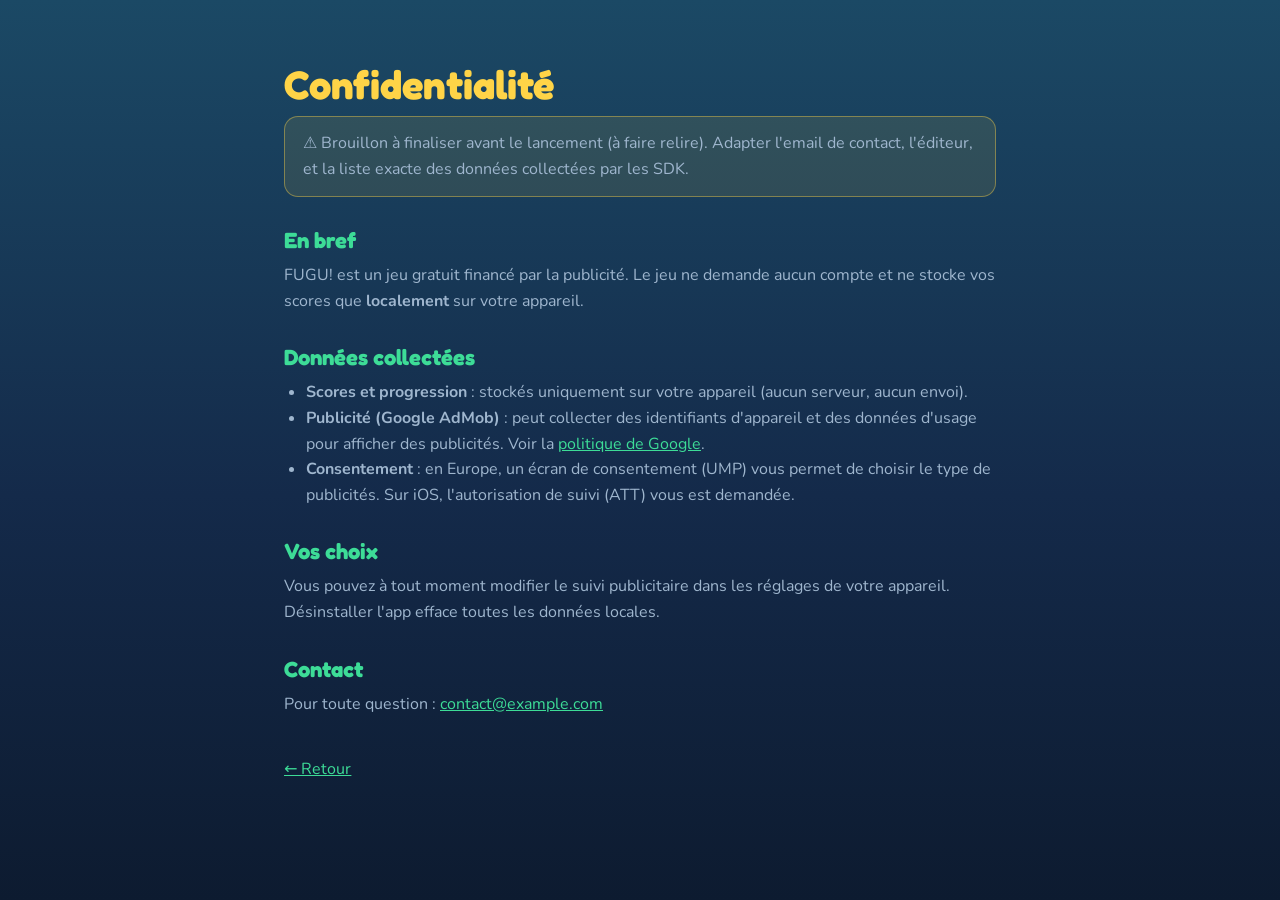
==== privacy.html @ e0dd137f "feat: landing FUGU! (hero, features, CTA, brouillon confidentialité) Co-Authored-By: Claude Fable 5 " ====
<!DOCTYPE html>
<html lang="fr">
<head>
  <meta charset="UTF-8" />
  <meta name="viewport" content="width=device-width, initial-scale=1.0" />
  <title>FUGU! — Politique de confidentialité</title>
  <link rel="icon" href="fugu.svg" type="image/svg+xml" />
  <link href="https://fonts.googleapis.com/css2?family=Fredoka:wght@600;700&family=Nunito:wght@600;700&display=swap" rel="stylesheet" />
  <link rel="stylesheet" href="style.css" />
  <style>
    .doc { max-width: 760px; margin: 0 auto; padding: 60px 24px; text-align: left; }
    .doc h1 { font-size: 40px; color: var(--gold); margin-bottom: 8px; }
    .doc h2 { font-size: 22px; color: var(--lagoon); margin: 30px 0 10px; font-family: 'Fredoka', sans-serif; }
    .doc p, .doc li { color: var(--muted); line-height: 1.6; font-size: 16px; }
    .doc ul { padding-left: 22px; margin-top: 8px; }
    .doc a { color: var(--lagoon); }
    .todo { background: rgba(255,212,71,.1); border:1px solid rgba(255,212,71,.4); border-radius:14px; padding:14px 18px; color:var(--gold); }
  </style>
</head>
<body>
  <div class="doc">
    <h1>Confidentialité</h1>
    <p class="todo">⚠️ Brouillon à finaliser avant le lancement (à faire relire). Adapter
      l'email de contact, l'éditeur, et la liste exacte des données collectées par les SDK.</p>

    <h2>En bref</h2>
    <p>FUGU! est un jeu gratuit financé par la publicité. Le jeu ne demande aucun compte
      et ne stocke vos scores que <strong>localement</strong> sur votre appareil.</p>

    <h2>Données collectées</h2>
    <ul>
      <li><strong>Scores et progression</strong> : stockés uniquement sur votre appareil
        (aucun serveur, aucun envoi).</li>
      <li><strong>Publicité (Google AdMob)</strong> : peut collecter des identifiants
        d'appareil et des données d'usage pour afficher des publicités. Voir la
        <a href="https://policies.google.com/privacy">politique de Google</a>.</li>
      <li><strong>Consentement</strong> : en Europe, un écran de consentement (UMP) vous
        permet de choisir le type de publicités. Sur iOS, l'autorisation de suivi (ATT)
        vous est demandée.</li>
    </ul>

    <h2>Vos choix</h2>
    <p>Vous pouvez à tout moment modifier le suivi publicitaire dans les réglages de votre
      appareil. Désinstaller l'app efface toutes les données locales.</p>

    <h2>Contact</h2>
    <p>Pour toute question : <a href="mailto:contact@example.com">contact@example.com</a></p>

    <p style="margin-top:40px;"><a href="index.html">← Retour</a></p>
  </div>
</body>
</html>
---- style.css ----
:root {
  --abyss1: #1b4965;
  --abyss2: #142a4a;
  --abyss-deep: #0d1b30;
  --coral: #ff8c42;
  --gold: #ffd447;
  --lagoon: #3ddc97;
  --ink: #e8eef6;
  --muted: #9fb6ce;
}

* { margin: 0; padding: 0; box-sizing: border-box; }

body {
  font-family: 'Nunito', system-ui, sans-serif;
  color: var(--ink);
  background: linear-gradient(180deg, var(--abyss1) 0%, var(--abyss2) 55%, var(--abyss-deep) 100%);
  background-attachment: fixed;
  min-height: 100vh;
  overflow-x: hidden;
  text-align: center;
}

h1, h2, h3, .tagline, .badge, .foot-logo {
  font-family: 'Fredoka', sans-serif;
}

/* Bulles d'ambiance qui montent */
.bubbles { position: fixed; inset: 0; pointer-events: none; z-index: 0; }
.bubbles span {
  position: absolute;
  bottom: -40px;
  width: 18px; height: 18px;
  border-radius: 50%;
  background: rgba(255, 255, 255, 0.06);
  border: 1.5px solid rgba(255, 255, 255, 0.18);
  animation: rise linear infinite;
}
.bubbles span:nth-child(1) { left: 12%; width: 14px; height: 14px; animation-duration: 14s; }
.bubbles span:nth-child(2) { left: 28%; width: 26px; height: 26px; animation-duration: 19s; animation-delay: 3s; }
.bubbles span:nth-child(3) { left: 48%; width: 10px; height: 10px; animation-duration: 11s; animation-delay: 1s; }
.bubbles span:nth-child(4) { left: 66%; width: 22px; height: 22px; animation-duration: 17s; animation-delay: 5s; }
.bubbles span:nth-child(5) { left: 80%; width: 16px; height: 16px; animation-duration: 13s; animation-delay: 2s; }
.bubbles span:nth-child(6) { left: 92%; width: 28px; height: 28px; animation-duration: 21s; animation-delay: 6s; }
@keyframes rise {
  to { transform: translateY(-110vh) translateX(20px); opacity: 0; }
}

main, .hero, footer { position: relative; z-index: 1; }

/* Hero */
.hero { padding: 64px 24px 40px; }
.hero-fish {
  width: clamp(160px, 38vw, 240px); height: auto;
  filter: drop-shadow(0 14px 30px rgba(0, 0, 0, 0.4));
  animation: float 4s ease-in-out infinite;
}
@keyframes float { 0%, 100% { transform: translateY(0); } 50% { transform: translateY(-12px); } }

.logo {
  font-size: clamp(64px, 16vw, 110px);
  font-weight: 700;
  color: var(--gold);
  letter-spacing: 2px;
  line-height: 0.9;
  margin-top: 8px;
  text-shadow: 0 6px 0 rgba(0, 0, 0, 0.18);
}
.tagline {
  font-size: clamp(15px, 3vw, 20px);
  letter-spacing: 6px;
  color: var(--ink);
  opacity: 0.85;
  margin-top: 4px;
}
.pitch {
  font-size: clamp(17px, 3.4vw, 22px);
  line-height: 1.5;
  color: var(--muted);
  margin: 26px auto 0;
  max-width: 30ch;
}

.badges {
  display: flex; gap: 14px; justify-content: center; flex-wrap: wrap;
  margin-top: 34px;
}
.badge {
  background: rgba(0, 0, 0, 0.3);
  border: 1.5px solid rgba(255, 212, 71, 0.5);
  color: var(--gold);
  padding: 13px 22px;
  border-radius: 30px;
  font-size: 15px; font-weight: 600;
  letter-spacing: 0.5px;
}

/* Features */
.features {
  display: grid;
  grid-template-columns: repeat(auto-fit, minmax(220px, 1fr));
  gap: 18px;
  max-width: 920px;
  margin: 40px auto;
  padding: 0 24px;
}
.card {
  background: rgba(255, 255, 255, 0.05);
  border: 1px solid rgba(255, 255, 255, 0.08);
  border-radius: 22px;
  padding: 28px 22px;
  text-align: left;
  transition: transform 0.2s, border-color 0.2s;
}
.card:hover { transform: translateY(-4px); border-color: rgba(61, 220, 151, 0.4); }
.card .ico { font-size: 34px; margin-bottom: 12px; }
.card h3 { font-size: 19px; color: var(--ink); margin-bottom: 8px; }
.card p { font-size: 15px; line-height: 1.55; color: var(--muted); }

/* CTA */
.cta { padding: 50px 24px 60px; }
.cta h2 {
  font-size: clamp(26px, 6vw, 40px);
  color: var(--lagoon);
}
.cta p { color: var(--muted); margin-top: 12px; font-size: 17px; }

/* Footer */
footer {
  border-top: 1px solid rgba(255, 255, 255, 0.08);
  padding: 36px 24px 48px;
}
.foot-logo { font-size: 26px; font-weight: 700; color: var(--gold); }
footer nav { margin: 14px 0; display: flex; gap: 24px; justify-content: center; }
footer nav a {
  color: var(--ink); opacity: 0.8; text-decoration: none; font-size: 15px;
}
footer nav a:hover { opacity: 1; color: var(--lagoon); }
.copyright { color: var(--muted); font-size: 13px; opacity: 0.7; }
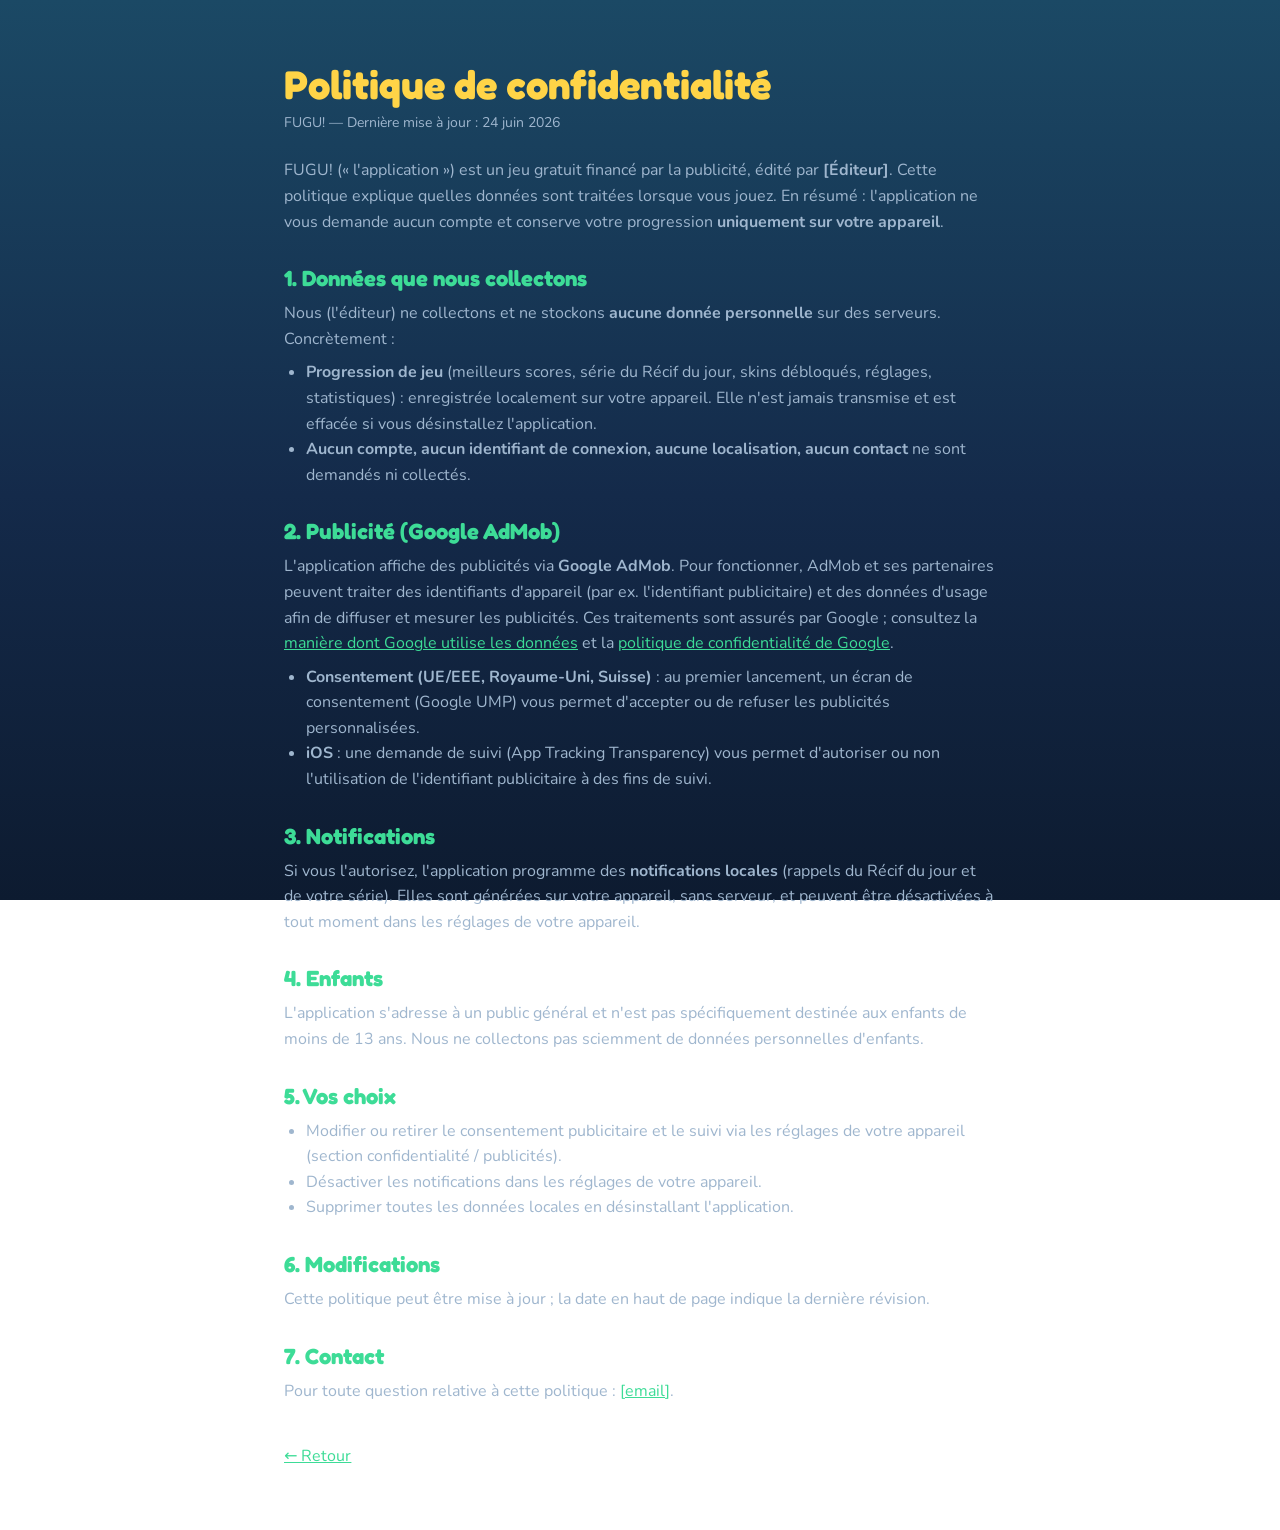
==== commit 4a48c86c: "docs: politique de confidentialité finalisée (AdMob, UMP, ATT, notifs, RGPD) Co-Authored-By: Claude " ====
--- a/privacy.html
+++ b/privacy.html
@@ -9,42 +9,81 @@
   <link rel="stylesheet" href="style.css" />
   <style>
     .doc { max-width: 760px; margin: 0 auto; padding: 60px 24px; text-align: left; }
-    .doc h1 { font-size: 40px; color: var(--gold); margin-bottom: 8px; }
+    .doc h1 { font-size: 40px; color: var(--gold); margin-bottom: 4px; }
+    .doc .updated { color: var(--muted); font-size: 14px; margin-bottom: 24px; }
     .doc h2 { font-size: 22px; color: var(--lagoon); margin: 30px 0 10px; font-family: 'Fredoka', sans-serif; }
     .doc p, .doc li { color: var(--muted); line-height: 1.6; font-size: 16px; }
     .doc ul { padding-left: 22px; margin-top: 8px; }
     .doc a { color: var(--lagoon); }
-    .todo { background: rgba(255,212,71,.1); border:1px solid rgba(255,212,71,.4); border-radius:14px; padding:14px 18px; color:var(--gold); }
   </style>
 </head>
 <body>
   <div class="doc">
-    <h1>Confidentialité</h1>
-    <p class="todo">⚠️ Brouillon à finaliser avant le lancement (à faire relire). Adapter
-      l'email de contact, l'éditeur, et la liste exacte des données collectées par les SDK.</p>
+    <h1>Politique de confidentialité</h1>
+    <p class="updated">FUGU! — Dernière mise à jour : 24 juin 2026</p>
 
-    <h2>En bref</h2>
-    <p>FUGU! est un jeu gratuit financé par la publicité. Le jeu ne demande aucun compte
-      et ne stocke vos scores que <strong>localement</strong> sur votre appareil.</p>
+    <p>FUGU! (« l'application ») est un jeu gratuit financé par la publicité,
+      édité par <strong>[Éditeur]</strong>. Cette politique explique quelles
+      données sont traitées lorsque vous jouez. En résumé : l'application ne
+      vous demande aucun compte et conserve votre progression
+      <strong>uniquement sur votre appareil</strong>.</p>
 
-    <h2>Données collectées</h2>
+    <h2>1. Données que nous collectons</h2>
+    <p>Nous (l'éditeur) ne collectons et ne stockons <strong>aucune donnée
+      personnelle</strong> sur des serveurs. Concrètement :</p>
     <ul>
-      <li><strong>Scores et progression</strong> : stockés uniquement sur votre appareil
-        (aucun serveur, aucun envoi).</li>
-      <li><strong>Publicité (Google AdMob)</strong> : peut collecter des identifiants
-        d'appareil et des données d'usage pour afficher des publicités. Voir la
-        <a href="https://policies.google.com/privacy">politique de Google</a>.</li>
-      <li><strong>Consentement</strong> : en Europe, un écran de consentement (UMP) vous
-        permet de choisir le type de publicités. Sur iOS, l'autorisation de suivi (ATT)
-        vous est demandée.</li>
+      <li><strong>Progression de jeu</strong> (meilleurs scores, série du Récif
+        du jour, skins débloqués, réglages, statistiques) : enregistrée
+        localement sur votre appareil. Elle n'est jamais transmise et est
+        effacée si vous désinstallez l'application.</li>
+      <li><strong>Aucun compte, aucun identifiant de connexion, aucune
+        localisation, aucun contact</strong> ne sont demandés ni collectés.</li>
     </ul>
 
-    <h2>Vos choix</h2>
-    <p>Vous pouvez à tout moment modifier le suivi publicitaire dans les réglages de votre
-      appareil. Désinstaller l'app efface toutes les données locales.</p>
+    <h2>2. Publicité (Google AdMob)</h2>
+    <p>L'application affiche des publicités via <strong>Google AdMob</strong>.
+      Pour fonctionner, AdMob et ses partenaires peuvent traiter des
+      identifiants d'appareil (par ex. l'identifiant publicitaire) et des
+      données d'usage afin de diffuser et mesurer les publicités. Ces
+      traitements sont assurés par Google ; consultez la
+      <a href="https://policies.google.com/technologies/partner-sites">manière dont Google utilise les données</a>
+      et la <a href="https://policies.google.com/privacy">politique de
+      confidentialité de Google</a>.</p>
+    <ul>
+      <li><strong>Consentement (UE/EEE, Royaume-Uni, Suisse)</strong> : au
+        premier lancement, un écran de consentement (Google UMP) vous permet
+        d'accepter ou de refuser les publicités personnalisées.</li>
+      <li><strong>iOS</strong> : une demande de suivi (App Tracking
+        Transparency) vous permet d'autoriser ou non l'utilisation de
+        l'identifiant publicitaire à des fins de suivi.</li>
+    </ul>
 
-    <h2>Contact</h2>
-    <p>Pour toute question : <a href="mailto:contact@example.com">contact@example.com</a></p>
+    <h2>3. Notifications</h2>
+    <p>Si vous l'autorisez, l'application programme des <strong>notifications
+      locales</strong> (rappels du Récif du jour et de votre série). Elles sont
+      générées sur votre appareil, sans serveur, et peuvent être désactivées à
+      tout moment dans les réglages de votre appareil.</p>
+
+    <h2>4. Enfants</h2>
+    <p>L'application s'adresse à un public général et n'est pas spécifiquement
+      destinée aux enfants de moins de 13 ans. Nous ne collectons pas sciemment
+      de données personnelles d'enfants.</p>
+
+    <h2>5. Vos choix</h2>
+    <ul>
+      <li>Modifier ou retirer le consentement publicitaire et le suivi via les
+        réglages de votre appareil (section confidentialité / publicités).</li>
+      <li>Désactiver les notifications dans les réglages de votre appareil.</li>
+      <li>Supprimer toutes les données locales en désinstallant l'application.</li>
+    </ul>
+
+    <h2>6. Modifications</h2>
+    <p>Cette politique peut être mise à jour ; la date en haut de page indique
+      la dernière révision.</p>
+
+    <h2>7. Contact</h2>
+    <p>Pour toute question relative à cette politique :
+      <a href="mailto:[email]">[email]</a>.</p>
 
     <p style="margin-top:40px;"><a href="index.html">← Retour</a></p>
   </div>
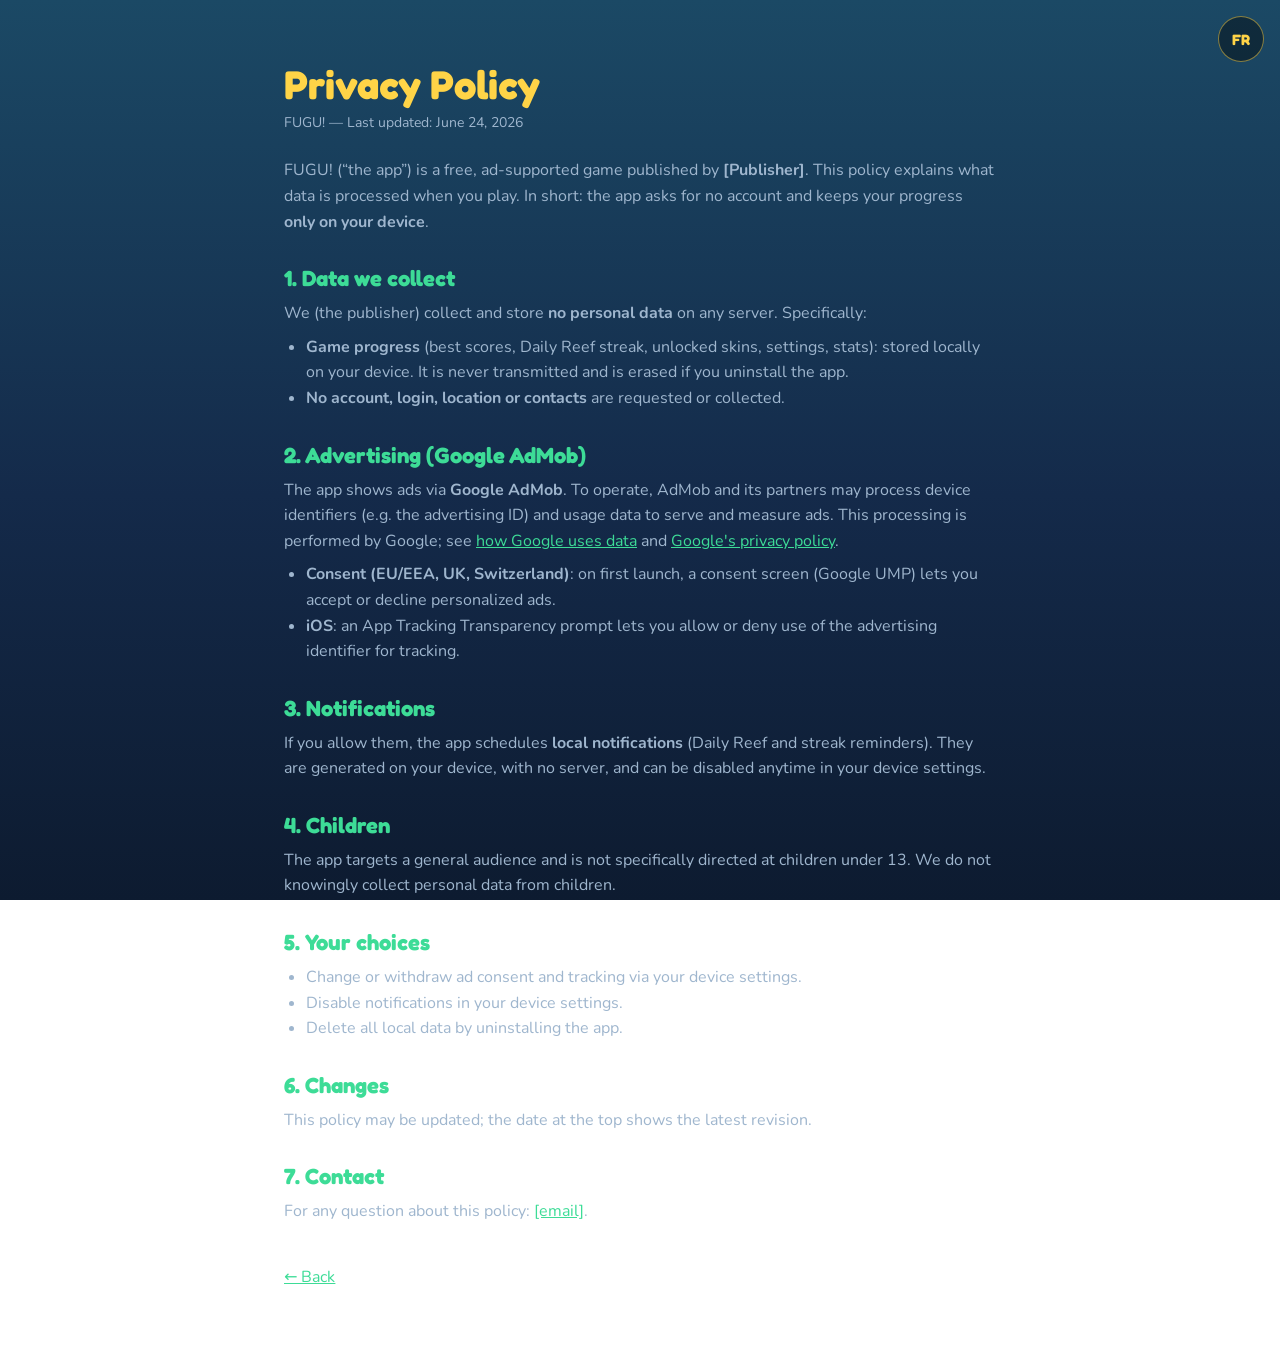
==== commit 06e502bc: "feat: landing + confidentialité bilingues (EN par défaut / FR), bouton de bascule Auto-détection de " ====
--- a/privacy.html
+++ b/privacy.html
@@ -1,9 +1,9 @@
 <!DOCTYPE html>
-<html lang="fr">
+<html lang="en">
 <head>
   <meta charset="UTF-8" />
   <meta name="viewport" content="width=device-width, initial-scale=1.0" />
-  <title>FUGU! — Politique de confidentialité</title>
+  <title>FUGU! — Privacy Policy</title>
   <link rel="icon" href="fugu.svg" type="image/svg+xml" />
   <link href="https://fonts.googleapis.com/css2?family=Fredoka:wght@600;700&family=Nunito:wght@600;700&display=swap" rel="stylesheet" />
   <link rel="stylesheet" href="style.css" />
@@ -15,13 +15,75 @@
     .doc p, .doc li { color: var(--muted); line-height: 1.6; font-size: 16px; }
     .doc ul { padding-left: 22px; margin-top: 8px; }
     .doc a { color: var(--lagoon); }
+    .lang-block { display: none; }
+    .lang-block.active { display: block; }
   </style>
 </head>
 <body>
-  <div class="doc">
+  <button id="lang-toggle" class="lang-toggle" aria-label="Language">FR</button>
+
+  <!-- English -->
+  <div class="doc lang-block" data-lang="en">
+    <h1>Privacy Policy</h1>
+    <p class="updated">FUGU! — Last updated: June 24, 2026</p>
+    <p>FUGU! (“the app”) is a free, ad-supported game published by
+      <strong>[Publisher]</strong>. This policy explains what data is processed
+      when you play. In short: the app asks for no account and keeps your
+      progress <strong>only on your device</strong>.</p>
+
+    <h2>1. Data we collect</h2>
+    <p>We (the publisher) collect and store <strong>no personal data</strong> on
+      any server. Specifically:</p>
+    <ul>
+      <li><strong>Game progress</strong> (best scores, Daily Reef streak,
+        unlocked skins, settings, stats): stored locally on your device. It is
+        never transmitted and is erased if you uninstall the app.</li>
+      <li><strong>No account, login, location or contacts</strong> are
+        requested or collected.</li>
+    </ul>
+
+    <h2>2. Advertising (Google AdMob)</h2>
+    <p>The app shows ads via <strong>Google AdMob</strong>. To operate, AdMob and
+      its partners may process device identifiers (e.g. the advertising ID) and
+      usage data to serve and measure ads. This processing is performed by
+      Google; see
+      <a href="https://policies.google.com/technologies/partner-sites">how Google uses data</a>
+      and <a href="https://policies.google.com/privacy">Google's privacy policy</a>.</p>
+    <ul>
+      <li><strong>Consent (EU/EEA, UK, Switzerland)</strong>: on first launch, a
+        consent screen (Google UMP) lets you accept or decline personalized ads.</li>
+      <li><strong>iOS</strong>: an App Tracking Transparency prompt lets you
+        allow or deny use of the advertising identifier for tracking.</li>
+    </ul>
+
+    <h2>3. Notifications</h2>
+    <p>If you allow them, the app schedules <strong>local notifications</strong>
+      (Daily Reef and streak reminders). They are generated on your device,
+      with no server, and can be disabled anytime in your device settings.</p>
+
+    <h2>4. Children</h2>
+    <p>The app targets a general audience and is not specifically directed at
+      children under 13. We do not knowingly collect personal data from children.</p>
+
+    <h2>5. Your choices</h2>
+    <ul>
+      <li>Change or withdraw ad consent and tracking via your device settings.</li>
+      <li>Disable notifications in your device settings.</li>
+      <li>Delete all local data by uninstalling the app.</li>
+    </ul>
+
+    <h2>6. Changes</h2>
+    <p>This policy may be updated; the date at the top shows the latest revision.</p>
+
+    <h2>7. Contact</h2>
+    <p>For any question about this policy: <a href="mailto:[email]">[email]</a>.</p>
+    <p style="margin-top:40px;"><a href="index.html">← Back</a></p>
+  </div>
+
+  <!-- Français -->
+  <div class="doc lang-block" data-lang="fr">
     <h1>Politique de confidentialité</h1>
     <p class="updated">FUGU! — Dernière mise à jour : 24 juin 2026</p>
-
     <p>FUGU! (« l'application ») est un jeu gratuit financé par la publicité,
       édité par <strong>[Éditeur]</strong>. Cette politique explique quelles
       données sont traitées lorsque vous jouez. En résumé : l'application ne
@@ -36,8 +98,8 @@
         du jour, skins débloqués, réglages, statistiques) : enregistrée
         localement sur votre appareil. Elle n'est jamais transmise et est
         effacée si vous désinstallez l'application.</li>
-      <li><strong>Aucun compte, aucun identifiant de connexion, aucune
-        localisation, aucun contact</strong> ne sont demandés ni collectés.</li>
+      <li><strong>Aucun compte, identifiant de connexion, localisation ou
+        contact</strong> n'est demandé ni collecté.</li>
     </ul>
 
     <h2>2. Publicité (Google AdMob)</h2>
@@ -72,7 +134,7 @@
     <h2>5. Vos choix</h2>
     <ul>
       <li>Modifier ou retirer le consentement publicitaire et le suivi via les
-        réglages de votre appareil (section confidentialité / publicités).</li>
+        réglages de votre appareil.</li>
       <li>Désactiver les notifications dans les réglages de votre appareil.</li>
       <li>Supprimer toutes les données locales en désinstallant l'application.</li>
     </ul>
@@ -84,8 +146,23 @@
     <h2>7. Contact</h2>
     <p>Pour toute question relative à cette politique :
       <a href="mailto:[email]">[email]</a>.</p>
-
     <p style="margin-top:40px;"><a href="index.html">← Retour</a></p>
   </div>
+
+  <script>
+    function applyLang(lang) {
+      document.documentElement.lang = lang;
+      document.querySelectorAll('.lang-block').forEach((el) => {
+        el.classList.toggle('active', el.dataset.lang === lang);
+      });
+      document.getElementById('lang-toggle').textContent = lang === 'fr' ? 'EN' : 'FR';
+      try { localStorage.setItem('fugu_lang', lang); } catch (e) {}
+    }
+    const saved = (() => { try { return localStorage.getItem('fugu_lang'); } catch (e) { return null; } })();
+    applyLang(saved || ((navigator.language || 'en').toLowerCase().startsWith('fr') ? 'fr' : 'en'));
+    document.getElementById('lang-toggle').addEventListener('click', () => {
+      applyLang(document.documentElement.lang === 'fr' ? 'en' : 'fr');
+    });
+  </script>
 </body>
 </html>
--- a/style.css
+++ b/style.css
@@ -137,3 +137,22 @@
 }
 footer nav a:hover { opacity: 1; color: var(--lagoon); }
 .copyright { color: var(--muted); font-size: 13px; opacity: 0.7; }
+
+/* Bouton de bascule de langue (coin haut droit) */
+.lang-toggle {
+  position: fixed;
+  top: 16px;
+  right: 16px;
+  z-index: 10;
+  width: 46px;
+  height: 46px;
+  border-radius: 50%;
+  border: 1.5px solid rgba(255, 212, 71, 0.5);
+  background: rgba(0, 0, 0, 0.4);
+  color: var(--gold);
+  font-family: 'Fredoka', sans-serif;
+  font-weight: 700;
+  font-size: 15px;
+  cursor: pointer;
+}
+.lang-toggle:hover { border-color: var(--gold); }
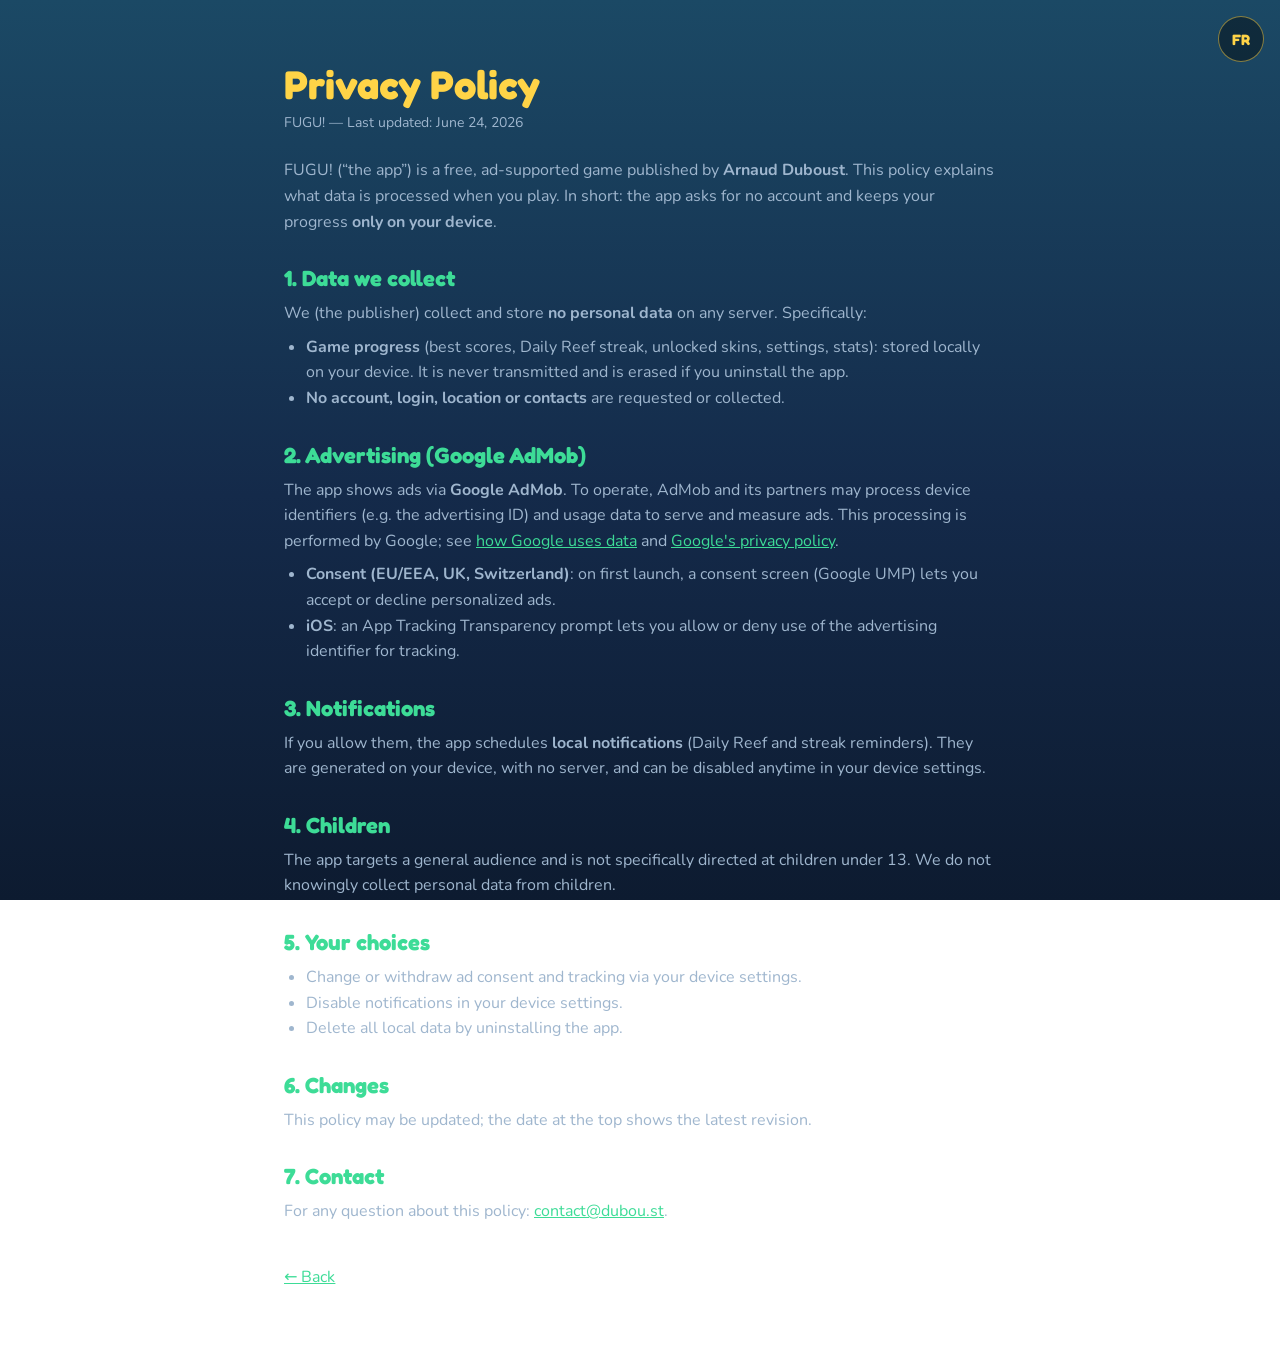
==== commit c19bb2e3: "chore: contact contact@dubou.st + éditeur Arnaud Duboust (landing + confidentialité) Co-Authored-By:" ====
--- a/privacy.html
+++ b/privacy.html
@@ -27,7 +27,7 @@
     <h1>Privacy Policy</h1>
     <p class="updated">FUGU! — Last updated: June 24, 2026</p>
     <p>FUGU! (“the app”) is a free, ad-supported game published by
-      <strong>[Publisher]</strong>. This policy explains what data is processed
+      <strong>Arnaud Duboust</strong>. This policy explains what data is processed
       when you play. In short: the app asks for no account and keeps your
       progress <strong>only on your device</strong>.</p>
 
@@ -76,7 +76,7 @@
     <p>This policy may be updated; the date at the top shows the latest revision.</p>
 
     <h2>7. Contact</h2>
-    <p>For any question about this policy: <a href="mailto:[email]">[email]</a>.</p>
+    <p>For any question about this policy: <a href="mailto:contact@dubou.st">contact@dubou.st</a>.</p>
     <p style="margin-top:40px;"><a href="index.html">← Back</a></p>
   </div>
 
@@ -85,7 +85,7 @@
     <h1>Politique de confidentialité</h1>
     <p class="updated">FUGU! — Dernière mise à jour : 24 juin 2026</p>
     <p>FUGU! (« l'application ») est un jeu gratuit financé par la publicité,
-      édité par <strong>[Éditeur]</strong>. Cette politique explique quelles
+      édité par <strong>Arnaud Duboust</strong>. Cette politique explique quelles
       données sont traitées lorsque vous jouez. En résumé : l'application ne
       vous demande aucun compte et conserve votre progression
       <strong>uniquement sur votre appareil</strong>.</p>
@@ -145,7 +145,7 @@
 
     <h2>7. Contact</h2>
     <p>Pour toute question relative à cette politique :
-      <a href="mailto:[email]">[email]</a>.</p>
+      <a href="mailto:contact@dubou.st">contact@dubou.st</a>.</p>
     <p style="margin-top:40px;"><a href="index.html">← Retour</a></p>
   </div>
 
